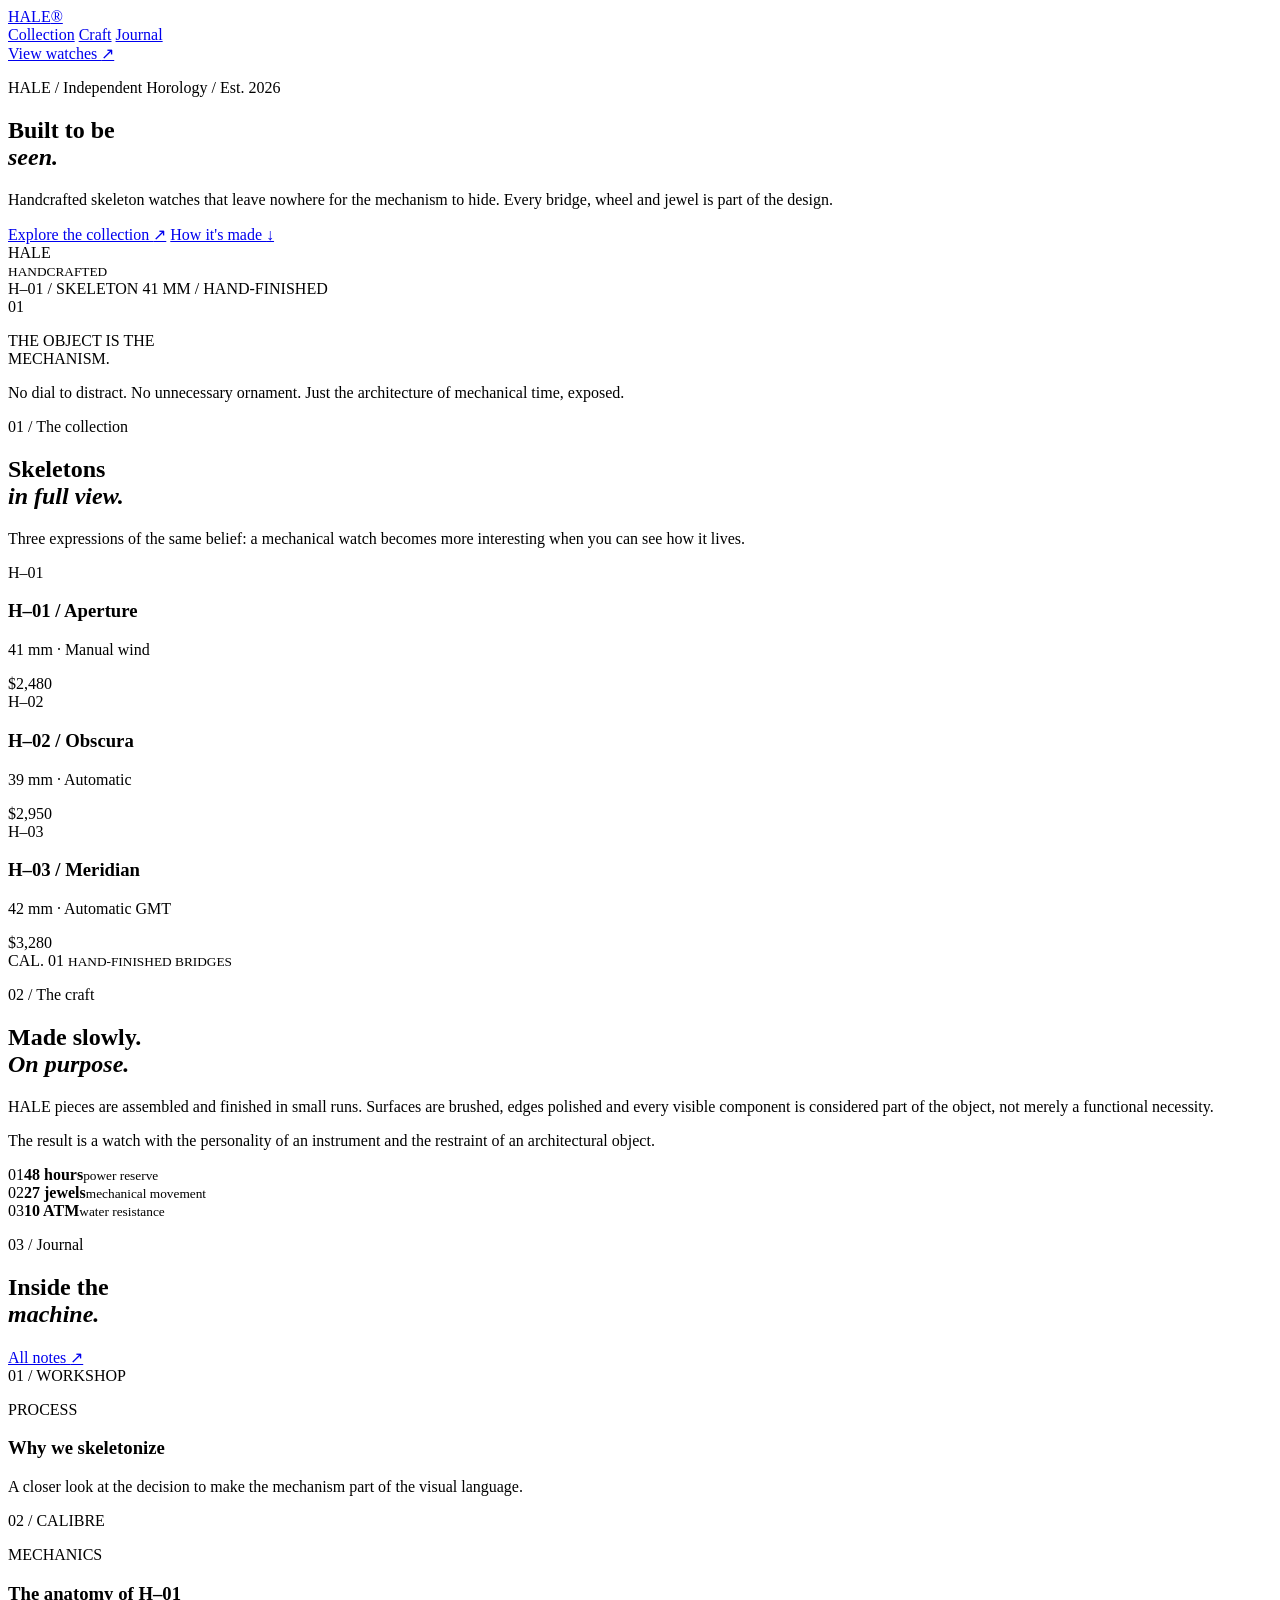
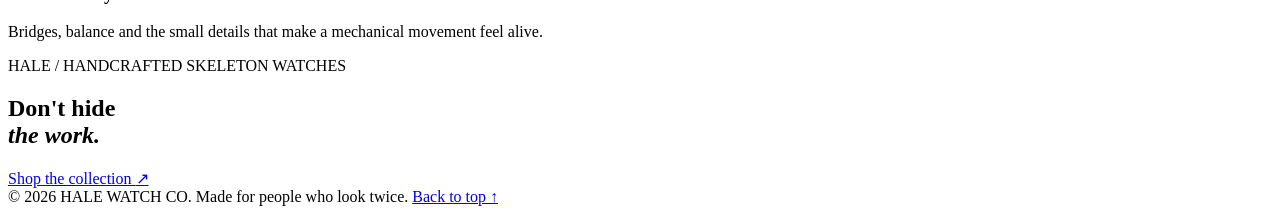
==== index.html @ 00c6bc6a "Create HALE watch brand website" ====
<!doctype html>
<html lang="en">
<head>
<meta charset="utf-8">
<meta name="viewport" content="width=device-width,initial-scale=1">
<meta name="theme-color" content="#0b0b0a">
<meta name="description" content="HALE — handcrafted skeleton watches. Mechanical timepieces built by hand, designed to be seen.">
<title>HALE — Handcrafted Skeleton Watches</title>
<link rel="preconnect" href="https://fonts.googleapis.com">
<link rel="preconnect" href="https://fonts.gstatic.com" crossorigin>
<link href="https://fonts.googleapis.com/css2?family=DM+Mono:wght@400;500&family=Manrope:wght@400;500;600&family=Playfair+Display:ital,wght@0,500;1,500&display=swap" rel="stylesheet">
<link rel="stylesheet" href="styles.css">
</head>
<body>
<div class="grain" aria-hidden="true"></div>
<header class="site-nav">
  <a class="logo" href="#home" aria-label="HALE home">HALE<span>®</span></a>
  <nav>
    <a href="#collection">Collection</a>
    <a href="#craft">Craft</a>
    <a href="#journal">Journal</a>
  </nav>
  <a class="nav-link" href="#collection">View watches <span>↗</span></a>
</header>

<main id="home">
<section class="hero">
  <div class="hero-copy">
    <p class="eyebrow">HALE / Independent Horology / Est. 2026</p>
    <h1>Built to be<br><em>seen.</em></h1>
    <p class="hero-lead">Handcrafted skeleton watches that leave nowhere for the mechanism to hide. Every bridge, wheel and jewel is part of the design.</p>
    <div class="hero-actions">
      <a class="button" href="#collection">Explore the collection <span>↗</span></a>
      <a class="quiet-link" href="#craft">How it's made <span>↓</span></a>
    </div>
  </div>
  <div class="hero-product">
    <div class="product-glow"></div>
    <div class="watch hero-watch">
      <div class="strap strap-top"></div>
      <div class="watch-case">
        <div class="watch-ring"></div>
        <div class="mechanism">
          <div class="bridge bridge-a"></div>
          <div class="bridge bridge-b"></div>
          <div class="bridge bridge-c"></div>
          <div class="gear gear-lg"></div>
          <div class="gear gear-md"></div>
          <div class="gear gear-sm"></div>
          <div class="balance"></div>
          <div class="jewel j1"></div><div class="jewel j2"></div><div class="jewel j3"></div>
          <div class="center-pin"></div>
        </div>
        <div class="index-dot d1"></div><div class="index-dot d2"></div><div class="index-dot d3"></div><div class="index-dot d4"></div>
        <div class="dial-text">HALE<br><small>HANDCRAFTED</small></div>
      </div>
      <div class="crown"></div>
      <div class="strap strap-bottom"></div>
    </div>
    <div class="hero-specs">
      <span>H–01 / SKELETON</span>
      <span>41 MM / HAND-FINISHED</span>
    </div>
  </div>
</section>

<section class="statement">
  <div class="statement-num">01</div>
  <p>THE OBJECT IS THE<br>MECHANISM.</p>
  <p class="statement-small">No dial to distract. No unnecessary ornament. Just the architecture of mechanical time, exposed.</p>
</section>

<section class="collection" id="collection">
  <div class="section-head">
    <div>
      <p class="eyebrow">01 / The collection</p>
      <h2>Skeletons<br><em>in full view.</em></h2>
    </div>
    <p class="section-copy">Three expressions of the same belief: a mechanical watch becomes more interesting when you can see how it lives.</p>
  </div>
  <div class="watch-grid">
    <article class="watch-card">
      <div class="watch-card-visual ivory">
        <div class="mini-watch steel"><div class="mini-strap"></div><div class="mini-case"><div class="mini-mech"></div></div></div>
        <span class="card-number">H–01</span>
      </div>
      <div class="card-meta"><div><h3>H–01 / Aperture</h3><p>41 mm · Manual wind</p></div><span>$2,480</span></div>
    </article>
    <article class="watch-card">
      <div class="watch-card-visual charcoal">
        <div class="mini-watch bronze"><div class="mini-strap dark"></div><div class="mini-case"><div class="mini-mech warm"></div></div></div>
        <span class="card-number">H–02</span>
      </div>
      <div class="card-meta"><div><h3>H–02 / Obscura</h3><p>39 mm · Automatic</p></div><span>$2,950</span></div>
    </article>
    <article class="watch-card">
      <div class="watch-card-visual stone">
        <div class="mini-watch black"><div class="mini-strap dark"></div><div class="mini-case"><div class="mini-mech silver"></div></div></div>
        <span class="card-number">H–03</span>
      </div>
      <div class="card-meta"><div><h3>H–03 / Meridian</h3><p>42 mm · Automatic GMT</p></div><span>$3,280</span></div>
    </article>
  </div>
</section>

<section class="craft" id="craft">
  <div class="craft-visual">
    <div class="bench">
      <div class="bench-watch"></div>
      <div class="bench-line"></div>
      <span>CAL. 01</span>
      <small>HAND-FINISHED BRIDGES</small>
    </div>
  </div>
  <div class="craft-copy">
    <p class="eyebrow">02 / The craft</p>
    <h2>Made slowly.<br><em>On purpose.</em></h2>
    <p>HALE pieces are assembled and finished in small runs. Surfaces are brushed, edges polished and every visible component is considered part of the object, not merely a functional necessity.</p>
    <p>The result is a watch with the personality of an instrument and the restraint of an architectural object.</p>
    <div class="craft-facts">
      <div><span>01</span><strong>48 hours</strong><small>power reserve</small></div>
      <div><span>02</span><strong>27 jewels</strong><small>mechanical movement</small></div>
      <div><span>03</span><strong>10 ATM</strong><small>water resistance</small></div>
    </div>
  </div>
</section>

<section class="journal" id="journal">
  <div class="section-head journal-head">
    <div><p class="eyebrow">03 / Journal</p><h2>Inside the<br><em>machine.</em></h2></div>
    <a href="#journal" class="quiet-link">All notes <span>↗</span></a>
  </div>
  <div class="journal-grid">
    <article><div class="journal-image image-one"><span>01 / WORKSHOP</span></div><p class="journal-tag">PROCESS</p><h3>Why we skeletonize</h3><p class="journal-excerpt">A closer look at the decision to make the mechanism part of the visual language.</p></article>
    <article><div class="journal-image image-two"><span>02 / CALIBRE</span></div><p class="journal-tag">MECHANICS</p><h3>The anatomy of H–01</h3><p class="journal-excerpt">Bridges, balance and the small details that make a mechanical movement feel alive.</p></article>
  </div>
</section>

<section class="closing">
  <p class="eyebrow">HALE / HANDCRAFTED SKELETON WATCHES</p>
  <h2>Don't hide<br><em>the work.</em></h2>
  <a class="button" href="#collection">Shop the collection <span>↗</span></a>
</section>
</main>

<footer class="footer">
  <span>© 2026 HALE WATCH CO.</span>
  <span>Made for people who look twice.</span>
  <a href="#home">Back to top ↑</a>
</footer>
<script src="app.js"></script>
</body>
</html>
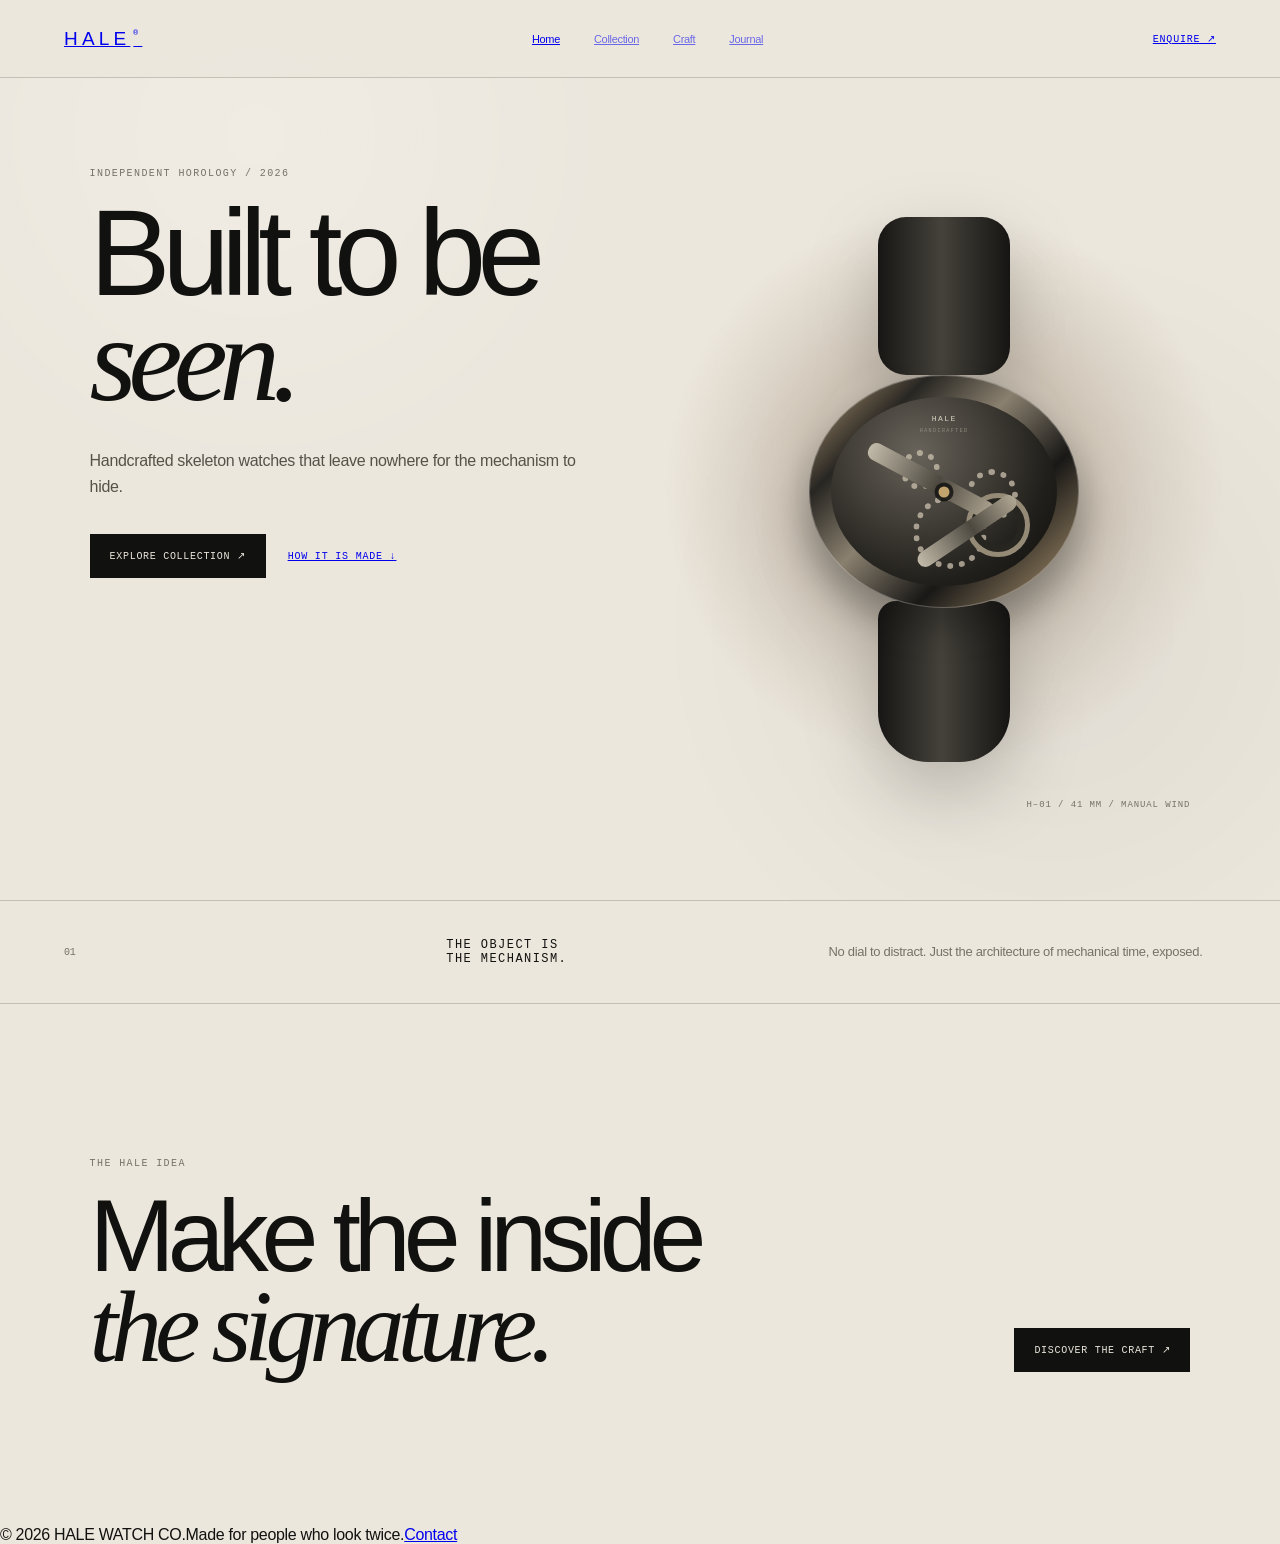
==== commit 167db7ff: "Convert HALE to multi-page image-free site" ====
--- a/index.html
+++ b/index.html
@@ -1,153 +1 @@
-<!doctype html>
-<html lang="en">
-<head>
-<meta charset="utf-8">
-<meta name="viewport" content="width=device-width,initial-scale=1">
-<meta name="theme-color" content="#0b0b0a">
-<meta name="description" content="HALE — handcrafted skeleton watches. Mechanical timepieces built by hand, designed to be seen.">
-<title>HALE — Handcrafted Skeleton Watches</title>
-<link rel="preconnect" href="https://fonts.googleapis.com">
-<link rel="preconnect" href="https://fonts.gstatic.com" crossorigin>
-<link href="https://fonts.googleapis.com/css2?family=DM+Mono:wght@400;500&family=Manrope:wght@400;500;600&family=Playfair+Display:ital,wght@0,500;1,500&display=swap" rel="stylesheet">
-<link rel="stylesheet" href="styles.css">
-</head>
-<body>
-<div class="grain" aria-hidden="true"></div>
-<header class="site-nav">
-  <a class="logo" href="#home" aria-label="HALE home">HALE<span>®</span></a>
-  <nav>
-    <a href="#collection">Collection</a>
-    <a href="#craft">Craft</a>
-    <a href="#journal">Journal</a>
-  </nav>
-  <a class="nav-link" href="#collection">View watches <span>↗</span></a>
-</header>
-
-<main id="home">
-<section class="hero">
-  <div class="hero-copy">
-    <p class="eyebrow">HALE / Independent Horology / Est. 2026</p>
-    <h1>Built to be<br><em>seen.</em></h1>
-    <p class="hero-lead">Handcrafted skeleton watches that leave nowhere for the mechanism to hide. Every bridge, wheel and jewel is part of the design.</p>
-    <div class="hero-actions">
-      <a class="button" href="#collection">Explore the collection <span>↗</span></a>
-      <a class="quiet-link" href="#craft">How it's made <span>↓</span></a>
-    </div>
-  </div>
-  <div class="hero-product">
-    <div class="product-glow"></div>
-    <div class="watch hero-watch">
-      <div class="strap strap-top"></div>
-      <div class="watch-case">
-        <div class="watch-ring"></div>
-        <div class="mechanism">
-          <div class="bridge bridge-a"></div>
-          <div class="bridge bridge-b"></div>
-          <div class="bridge bridge-c"></div>
-          <div class="gear gear-lg"></div>
-          <div class="gear gear-md"></div>
-          <div class="gear gear-sm"></div>
-          <div class="balance"></div>
-          <div class="jewel j1"></div><div class="jewel j2"></div><div class="jewel j3"></div>
-          <div class="center-pin"></div>
-        </div>
-        <div class="index-dot d1"></div><div class="index-dot d2"></div><div class="index-dot d3"></div><div class="index-dot d4"></div>
-        <div class="dial-text">HALE<br><small>HANDCRAFTED</small></div>
-      </div>
-      <div class="crown"></div>
-      <div class="strap strap-bottom"></div>
-    </div>
-    <div class="hero-specs">
-      <span>H–01 / SKELETON</span>
-      <span>41 MM / HAND-FINISHED</span>
-    </div>
-  </div>
-</section>
-
-<section class="statement">
-  <div class="statement-num">01</div>
-  <p>THE OBJECT IS THE<br>MECHANISM.</p>
-  <p class="statement-small">No dial to distract. No unnecessary ornament. Just the architecture of mechanical time, exposed.</p>
-</section>
-
-<section class="collection" id="collection">
-  <div class="section-head">
-    <div>
-      <p class="eyebrow">01 / The collection</p>
-      <h2>Skeletons<br><em>in full view.</em></h2>
-    </div>
-    <p class="section-copy">Three expressions of the same belief: a mechanical watch becomes more interesting when you can see how it lives.</p>
-  </div>
-  <div class="watch-grid">
-    <article class="watch-card">
-      <div class="watch-card-visual ivory">
-        <div class="mini-watch steel"><div class="mini-strap"></div><div class="mini-case"><div class="mini-mech"></div></div></div>
-        <span class="card-number">H–01</span>
-      </div>
-      <div class="card-meta"><div><h3>H–01 / Aperture</h3><p>41 mm · Manual wind</p></div><span>$2,480</span></div>
-    </article>
-    <article class="watch-card">
-      <div class="watch-card-visual charcoal">
-        <div class="mini-watch bronze"><div class="mini-strap dark"></div><div class="mini-case"><div class="mini-mech warm"></div></div></div>
-        <span class="card-number">H–02</span>
-      </div>
-      <div class="card-meta"><div><h3>H–02 / Obscura</h3><p>39 mm · Automatic</p></div><span>$2,950</span></div>
-    </article>
-    <article class="watch-card">
-      <div class="watch-card-visual stone">
-        <div class="mini-watch black"><div class="mini-strap dark"></div><div class="mini-case"><div class="mini-mech silver"></div></div></div>
-        <span class="card-number">H–03</span>
-      </div>
-      <div class="card-meta"><div><h3>H–03 / Meridian</h3><p>42 mm · Automatic GMT</p></div><span>$3,280</span></div>
-    </article>
-  </div>
-</section>
-
-<section class="craft" id="craft">
-  <div class="craft-visual">
-    <div class="bench">
-      <div class="bench-watch"></div>
-      <div class="bench-line"></div>
-      <span>CAL. 01</span>
-      <small>HAND-FINISHED BRIDGES</small>
-    </div>
-  </div>
-  <div class="craft-copy">
-    <p class="eyebrow">02 / The craft</p>
-    <h2>Made slowly.<br><em>On purpose.</em></h2>
-    <p>HALE pieces are assembled and finished in small runs. Surfaces are brushed, edges polished and every visible component is considered part of the object, not merely a functional necessity.</p>
-    <p>The result is a watch with the personality of an instrument and the restraint of an architectural object.</p>
-    <div class="craft-facts">
-      <div><span>01</span><strong>48 hours</strong><small>power reserve</small></div>
-      <div><span>02</span><strong>27 jewels</strong><small>mechanical movement</small></div>
-      <div><span>03</span><strong>10 ATM</strong><small>water resistance</small></div>
-    </div>
-  </div>
-</section>
-
-<section class="journal" id="journal">
-  <div class="section-head journal-head">
-    <div><p class="eyebrow">03 / Journal</p><h2>Inside the<br><em>machine.</em></h2></div>
-    <a href="#journal" class="quiet-link">All notes <span>↗</span></a>
-  </div>
-  <div class="journal-grid">
-    <article><div class="journal-image image-one"><span>01 / WORKSHOP</span></div><p class="journal-tag">PROCESS</p><h3>Why we skeletonize</h3><p class="journal-excerpt">A closer look at the decision to make the mechanism part of the visual language.</p></article>
-    <article><div class="journal-image image-two"><span>02 / CALIBRE</span></div><p class="journal-tag">MECHANICS</p><h3>The anatomy of H–01</h3><p class="journal-excerpt">Bridges, balance and the small details that make a mechanical movement feel alive.</p></article>
-  </div>
-</section>
-
-<section class="closing">
-  <p class="eyebrow">HALE / HANDCRAFTED SKELETON WATCHES</p>
-  <h2>Don't hide<br><em>the work.</em></h2>
-  <a class="button" href="#collection">Shop the collection <span>↗</span></a>
-</section>
-</main>
-
-<footer class="footer">
-  <span>© 2026 HALE WATCH CO.</span>
-  <span>Made for people who look twice.</span>
-  <a href="#home">Back to top ↑</a>
-</footer>
-<script src="app.js"></script>
-</body>
-</html>+<!doctype html><html lang="en"><head><meta charset="utf-8"><meta name="viewport" content="width=device-width,initial-scale=1"><title>HALE — Handcrafted Skeleton Watches</title><link rel="stylesheet" href="styles.css"></head><body><header class="nav"><a class="logo" href="index.html">HALE<span>®</span></a><nav><a class="active" href="index.html">Home</a><a href="collection.html">Collection</a><a href="craft.html">Craft</a><a href="journal.html">Journal</a></nav><a href="contact.html" class="navlink">Enquire ↗</a></header><main><section class="hero"><div><p class="eyebrow">INDEPENDENT HOROLOGY / 2026</p><h1>Built to be<br><em>seen.</em></h1><p class="lead">Handcrafted skeleton watches that leave nowhere for the mechanism to hide.</p><div><a class="button" href="collection.html">Explore collection ↗</a><a class="quiet" href="craft.html">How it is made ↓</a></div></div><div class="watch-stage"><div class="glow"></div><div class="watch"><div class="strap top"></div><div class="case"><div class="mech"><i class="g a"></i><i class="g b"></i><i class="g c"></i><i class="balance"></i><i class="bridge x"></i><i class="bridge y"></i><i class="pin"></i></div><span class="watch-mark">HALE<small>HANDCRAFTED</small></span></div><div class="strap bottom"></div></div><small class="spec">H–01 / 41 MM / MANUAL WIND</small></div></section><section class="statement"><span>01</span><strong>THE OBJECT IS<br>THE MECHANISM.</strong><p>No dial to distract. Just the architecture of mechanical time, exposed.</p></section><section class="feature"><div><p class="eyebrow">THE HALE IDEA</p><h2>Make the inside<br><em>the signature.</em></h2></div><a class="button" href="craft.html">Discover the craft ↗</a></section></main><footer><span>© 2026 HALE WATCH CO.</span><span>Made for people who look twice.</span><a href="contact.html">Contact</a></footer></body></html>
--- a/styles.css
+++ b/styles.css
@@ -0,0 +1 @@
+:root{--ink:#11110f;--paper:#ece7dd;--muted:#777168;--line:rgba(17,17,15,.18);--dark:#181816;--serif:"Playfair Display",Georgia,serif;--sans:"Manrope",Arial,sans-serif;--mono:"DM Mono",monospace}*{box-sizing:border-box}html{scroll-behavior:smooth}body{margin:0;background:var(--paper);color:var(--ink);font-family:var(--sans);letter-spacing:-.02em}body:before{content:"";position:fixed;inset:0;pointer-events:none;background:radial-gradient(circle at 20% 15%,rgba(255,255,255,.22),transparent 30%),radial-gradient(circle at 82% 70%,rgba(0,0,0,.045),transparent 32%);z-index:-2}.nav{position:sticky;top:0;z-index:30;height:78px;padding:0 5vw;display:flex;align-items:center;justify-content:space-between;border-bottom:1px solid var(--line);background:rgba(236,231,221,.9);backdrop-filter:blur(14px)}.logo{font-size:19px;letter-spacing:.22em}.logo span{font:8px var(--mono);vertical-align:top;margin-left:3px}.nav nav{display:flex;gap:34px;font-size:11px}.nav nav a{opacity:.55}.nav nav a:hover,.nav nav a.active{opacity:1}.navlink,.quiet{font:10px var(--mono);text-transform:uppercase;letter-spacing:.08em}.navlink{white-space:nowrap}.hero{min-height:calc(100vh - 78px);display:grid;grid-template-columns:1.05fr .95fr;padding:7vw;gap:5vw}.hero-copy{align-self:center;max-width:650px}.eyebrow{font:10px var(--mono);letter-spacing:.14em;text-transform:uppercase;color:var(--muted);margin:0 0 22px}.hero h1,.intro h1{font-size:clamp(68px,9.5vw,145px);line-height:.87;letter-spacing:-.07em;font-weight:500;margin:0}.hero h1 em,.intro h1 em,.feature h2 em,.darkintro h1 em,.contact h1 em{font-family:var(--serif);font-weight:500}.lead{max-width:490px;margin:35px 0;font-size:16px;line-height:1.6;color:#565149}.button{display:inline-flex;align-items:center;gap:18px;background:var(--ink);color:var(--paper);padding:16px 20px;font:10px var(--mono);text-transform:uppercase;letter-spacing:.07em;text-decoration:none}.quiet{display:inline-block;margin-left:22px}.watch-stage{position:relative;display:grid;place-items:center;min-height:560px}.glow{position:absolute;width:min(44vw,600px);height:min(44vw,600px);border-radius:50%;background:radial-gradient(circle,#d9d0c2 0,#d0c6b8 37%,transparent 70%)}.watch{width:310px;height:545px;display:flex;align-items:center;flex-direction:column;animation:float 8s ease-in-out infinite;filter:drop-shadow(0 28px 35px rgba(0,0,0,.2));position:relative}.strap{width:132px;background:linear-gradient(90deg,#171614,#45423b 48%,#161513);border-radius:28px}.strap.top{height:188px}.strap.bottom{height:190px;margin-top:-7px;border-radius:18px 18px 50px 50px}.case{position:relative;width:270px;height:270px;padding:14px;border-radius:50%;z-index:2;background:linear-gradient(135deg,#bca27c,#282622 24%,#8a806f 44%,#191816 67%,#b59c76);box-shadow:inset 0 0 0 1px rgba(255,255,255,.25),0 20px 35px rgba(0,0,0,.28)}.mech{position:absolute;inset:22px;border-radius:50%;overflow:hidden;background:radial-gradient(circle at 38% 29%,#68635a,#211f1b 68%,#0d0d0b)}.bridge{position:absolute;background:linear-gradient(90deg,#c2baa9,#4d4940 55%,#b0a693);height:18px;border-radius:8px}.bridge.x{width:140px;left:30px;top:75px;transform:rotate(28deg)}.bridge.y{width:116px;left:78px;top:126px;transform:rotate(-34deg);height:16px}.g{position:absolute;border:6px dotted rgba(201,191,173,.76);border-radius:50%}.g.a{width:74px;height:74px;left:82px;top:98px}.g.b{width:52px;height:52px;left:135px;top:72px}.g.c{width:40px;height:40px;left:69px;top:53px}.balance{position:absolute;width:64px;height:64px;right:27px;bottom:29px;border:5px solid #948a76;border-radius:50%;box-shadow:inset 0 0 0 7px #27251f}.pin{position:absolute;width:11px;height:11px;left:50%;top:50%;transform:translate(-50%,-50%);background:#c2a36e;border-radius:50%;box-shadow:0 0 0 4px rgba(15,15,13,.8)}.watch-mark{position:absolute;top:39px;left:0;right:0;text-align:center;font:8px var(--mono);letter-spacing:.18em;color:#d9d1c2;z-index:2}.watch-mark small{display:block;font-size:5px;margin-top:5px;color:#928b80}.spec{position:absolute;bottom:0;right:0;font:9px var(--mono);letter-spacing:.1em;color:var(--muted)}@keyframes float{0%,100%{transform:translateY(0) rotate(-2deg)}50%{transform:translateY(-13px) rotate(2deg)}}.statement{display:grid;grid-template-columns:1fr 1fr 1.1fr;gap:30px;padding:28px 5vw;border-block:1px solid var(--line);align-items:center}.statement span{font:10px var(--mono);color:var(--muted)}.statement strong{font:12px var(--mono);letter-spacing:.12em}.statement p{font-size:13px;line-height:1.55;color:var(--muted);max-width:400px}.feature{display:flex;align-items:end;justify-content:space-between;padding:12vw 7vw}.feature h2{font-size:clamp(60px,8vw,120px);line-height:.88;font-weight:500;margin:0;letter-spacing:-.07em}.intro{padding:10vw 7vw 8vw;max-width:950px}.intro>p:last-child,.darkintro>p:last-child{max-width:520px;font-size:16px;line-height:1.65;color:var(--muted)}.darkintro{padding:10vw 7vw;background:var(--dark);color:var(--paper)}.darkintro .eyebrow,.darkintro>p:last-child{color:#9f9a92}.grid{display:grid}.watches{grid-template-columns:repeat(3,1fr);gap:18px;padding:0 7vw 12vw}.tile{height:560px;position:relative;display:grid;place-items:center;overflow:hidden}.tile.ivory{background:#d8d2c7}.tile.charcoal{background:#2c2b27}.tile.stone{background:#aaa59b}.tile>b{position:absolute;top:18px;left:18px;font:9px var(--mono);color:rgba(255,255,255,.65)}.mini{position:relative;width:170px;height:315px;filter:drop-shadow(0 22px 22px rgba(0,0,0,.22))}.mini-strap{position:absolute;z-index:-1;left:41px;top:0;width:88px;height:315px;border-radius:28px;background:linear-gradient(90deg,#22211f,#5e5a50 52%,#1c1b18)}.mini-case{position:absolute;left:17px;top:77px;width:136px;height:136px;border-radius:50%;padding:9px;background:linear-gradient(135deg,#c9c1b3,#47443c 46%,#9d8b70)}.mini-mech{height:100%;width:100%;border-radius:50%;position:relative;background:radial-gradient(circle at 35% 30%,#625f58,#181713 70%);overflow:hidden}.mini-mech:before{content:"";position:absolute;left:22px;top:48px;width:88px;height:12px;border-radius:8px;transform:rotate(25deg);background:#bdb3a2;box-shadow:26px 37px 0 -1px #8f877a}.mini-mech:after{content:"";position:absolute;width:44px;height:44px;left:45px;top:45px;border:5px dotted #a69d8e;border-radius:50%}.bronze .mini-case{background:linear-gradient(135deg,#d4b48b,#57483a 46%,#a7805c)}.black .mini-case{background:linear-gradient(135deg,#8a877e,#191917 46%,#77736a)}.warm{background:radial-gradient(circle at 35% 30%,#765e47,#181511 72%)}.silver{background:radial-gradient(circle at 35% 30%,#9b9c98,#171716 72%)}.card-meta{display:flex;justify-content:space-between;gap:20px;padding:18px 2px 10px}.card-meta h3,.watches article h3{font-size:14px;margin:0 0 5px;letter-spacing:-.03em}.card-meta p,.watches article>p,.card-meta>span,.watches article>strong{font:10px var(--mono);color:var(--muted);margin:0}.watches article>strong{display:block;margin-top:10px;color:var(--ink)}.watches article>a{display:inline-block;margin-top:17px;font:9px var(--mono);letter-spacing:.09em;text-transform:uppercase;border-bottom:1px solid var(--line);padding-bottom:5px}.craftgrid{display:grid;grid-template-columns:1fr 1fr;background:var(--dark);color:var(--paper);min-height:780px}.diagram{display:grid;place-items:center;padding:8vw;border-right:1px solid rgba(236,231,221,.12)}.diagram-circle{position:relative;width:min(35vw,430px);height:min(35vw,430px);border-radius:50%;border:1px solid rgba(236,231,221,.25);background:radial-gradient(circle at 35% 25%,#716b60,#1d1c18 68%)}.diagram-circle:before{content:"";position:absolute;inset:13%;border:1px dashed rgba(236,231,221,.2);border-radius:50%}.gear{position:absolute;border:5px dotted #a79d8c;border-radius:50%}.gear.one{width:25%;height:25%;left:37%;top:38%}.gear.two{width:18%;height:18%;left:20%;top:25%}.gear.three{width:15%;height:15%;right:20%;bottom:26%}.hand{position:absolute;width:2px;height:42%;left:50%;bottom:50%;background:#cbbda7;transform-origin:50% 100%;transform:rotate(34deg)}.diagram-circle span{position:absolute;left:50%;bottom:19%;transform:translateX(-50%);font:9px var(--mono);letter-spacing:.16em;color:#c9c0b3}.copy{align-self:center;padding:10vw 8vw;max-width:700px}.copy .big{font-family:var(--serif);font-size:30px;line-height:1.15}.copy p:not(.big){font-size:15px;line-height:1.7;color:#b7b1a9;max-width:560px}.facts{display:grid;grid-template-columns:repeat(3,1fr);gap:20px;margin-top:48px;border-top:1px solid rgba(236,231,221,.15)}.facts div{padding-top:18px;border-bottom:1px solid rgba(236,231,221,.15);padding-bottom:25px}.facts b{font-size:20px}.facts small{display:block;color:#8e8981;font-size:10px;margin-top:5px}.process{padding:10vw 7vw 12vw}.process>div{display:grid;grid-template-columns:repeat(4,1fr);border-top:1px solid var(--line);margin-top:5vw}.process article{padding:25px 25px 30px 0;border-bottom:1px solid var(--line)}.process article+article{border-left:1px solid var(--line);padding-left:25px}.process span{font:9px var(--mono);color:var(--muted)}.process h3{font-size:25px;margin:28px 0 9px}.process p{font-size:13px;color:var(--muted)}.entries{padding:0 7vw 12vw}.entries article{display:grid;grid-template-columns:120px 1fr;gap:40px;padding:55px 0;border-top:1px solid var(--line)}.entries article:last-child{border-bottom:1px solid var(--line)}.entries article>span{font:10px var(--mono);color:var(--muted)}.entries small{font:9px var(--mono);letter-spacing:.1em;color:var(--muted)}.entries h2{font-size:clamp(44px,6vw,80px);margin:18px 0 20px}.entries article p{max-width:620px;color:var(--muted);font-size:15px;line-height:1.65}.contact{display:grid;grid-template-columns:1fr .95fr;gap:9vw;padding:10vw 7vw 13vw}.contact h1{font-size:clamp(68px,9vw,130px);margin:0}.contact>div>p:not(.eyebrow){max-width:470px;color:var(--muted);line-height:1.7;margin:35px 0}.contact>div>a{font:11px var(--mono);border-bottom:1px solid var(--line);padding-bottom:9px}.contact form{display:grid;gap:18px;align-self:end}.contact label{font:10px var(--mono);letter-spacing:.08em;color:var(--muted);text-transform:uppercase}.contact input,.contact textarea,.contact select{display:block;width:100%;margin-top:8px;padding:13px 0;border:0;border-bottom:1px solid var(--line);background:transparent;outline:none;color:var(--ink)}.footer{border-top:1px solid var(--line);padding:22px 5vw;display:flex;justify-content:space-between;gap:20px;font:9px var(--mono);letter-spacing:.08em;color:var(--muted)}@media(max-width:900px){.site-nav nav{gap:16px}.hero,.craftgrid,.contact{grid-template-columns:1fr}.hero{padding-top:13vw}.hero-product{min-height:560px}.product-glow{width:80vw;height:80vw}.statement{grid-template-columns:1fr 1fr}.statement p{grid-column:1/-1}.watches{grid-template-columns:1fr}.tile{height:510px}.diagram{border-right:0;border-bottom:1px solid rgba(236,231,221,.12);min-height:560px}.diagram-circle{width:62vw;height:62vw}.process>div{grid-template-columns:1fr 1fr}.process article:nth-child(3){border-left:0;padding-left:0}.contact form{margin-top:20px}.footer{flex-wrap:wrap}.footer span:nth-child(2){display:none}}@media(max-width:560px){.site-nav{padding:0 20px}.site-nav nav{display:none}.navlink{display:none}.hero{padding:18vw 20px 14vw}.hero h1,.intro h1{font-size:72px}.lead{font-size:15px}.hero-actions{display:flex;flex-direction:column;align-items:flex-start}.quiet{margin-left:0}.hero-watch{transform:scale(.82)}.spec{position:relative;bottom:auto;right:auto;margin-top:20px;text-align:center}.statement{grid-template-columns:1fr;padding:24px 20px}.statement p{grid-column:auto}.feature,.intro,.process,.contact{padding-left:20px;padding-right:20px}.feature{display:block}.feature .button{margin-top:35px}.intro{padding-top:20vw;padding-bottom:18vw}.watches{padding:0 20px 20vw}.craftgrid{padding:0 0}.diagram{padding:60px 20px}.diagram-circle{width:82vw;height:82vw}.copy{padding:18vw 20px}.facts{grid-template-columns:1fr 1fr}.facts div:last-child{grid-column:1/-1}.process>div{grid-template-columns:1fr}.process article+article{border-left:0;padding-left:0}.entries{padding:0 20px 20vw}.entries article{grid-template-columns:1fr;gap:15px;padding:42px 0}.entries h2{font-size:53px}.contact{gap:60px;padding-top:20vw;padding-bottom:20vw}.contact h1{font-size:72px}.footer{padding:20px}}
